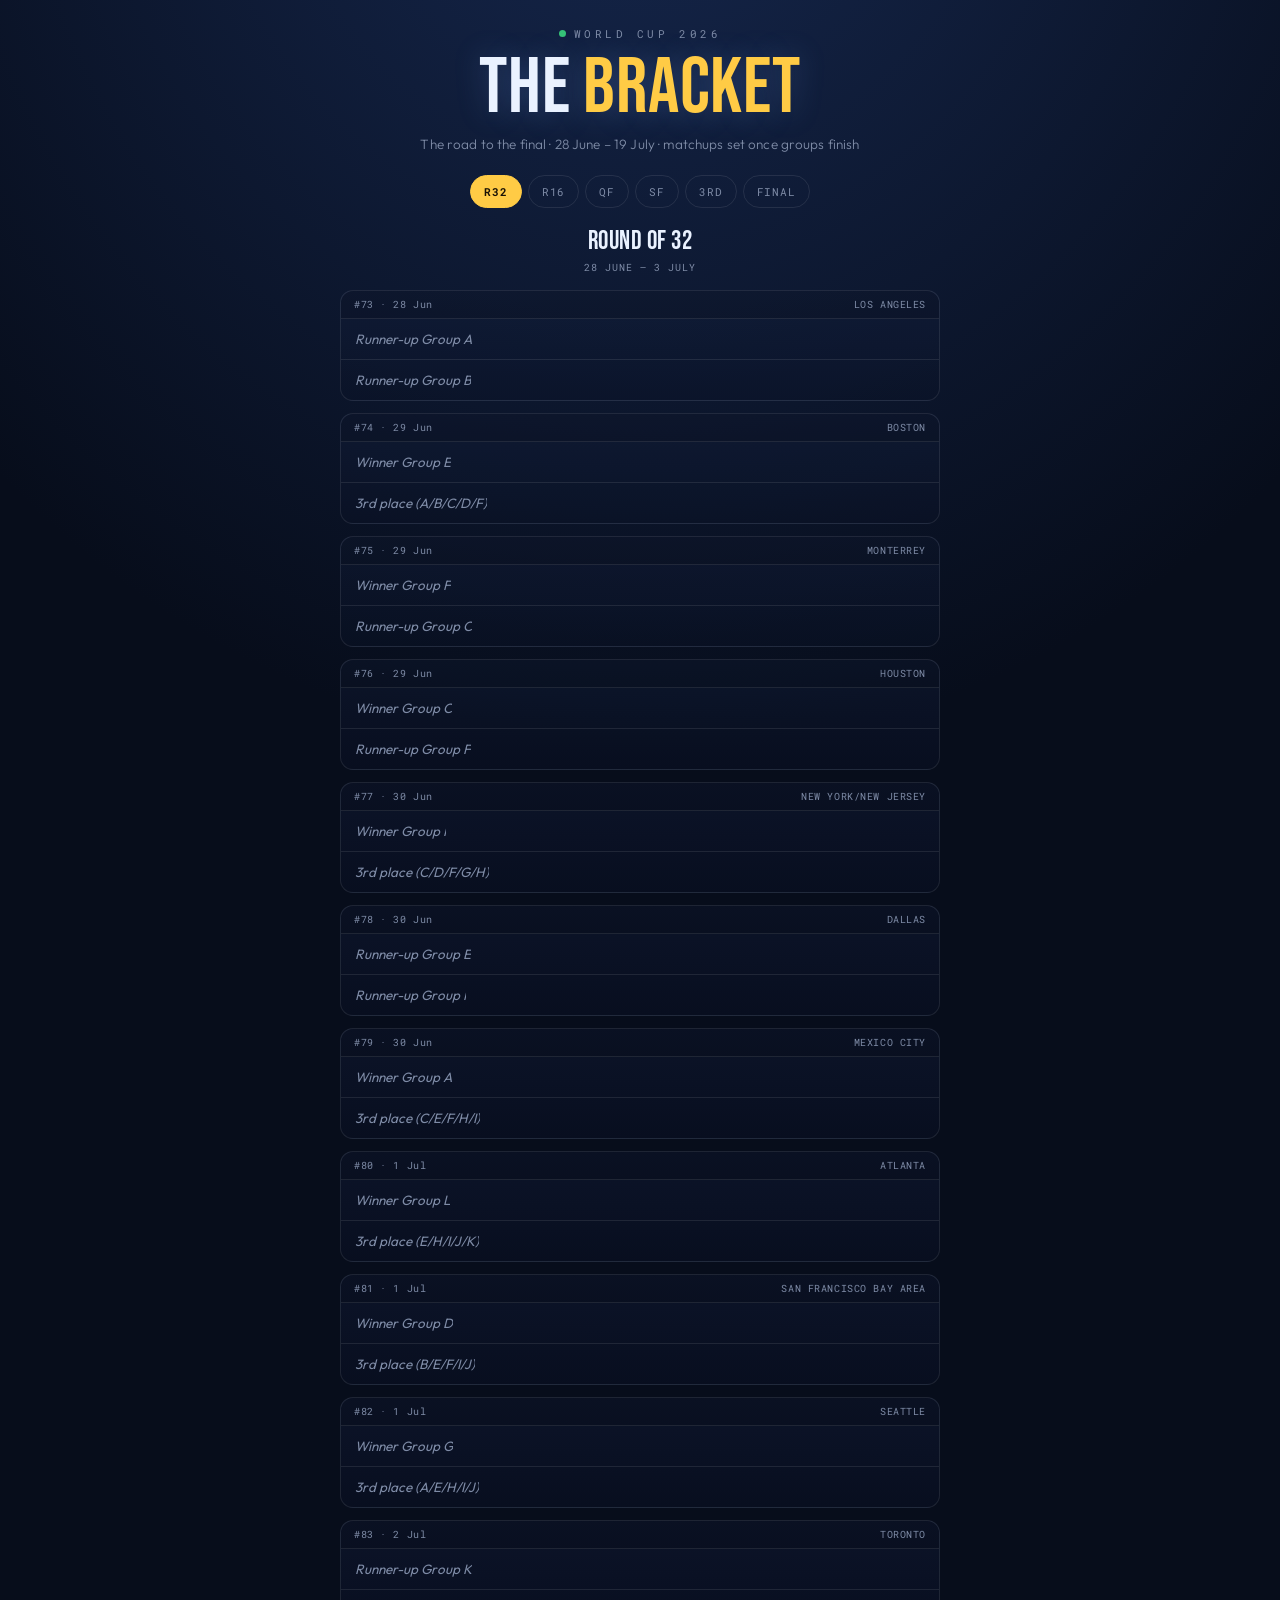
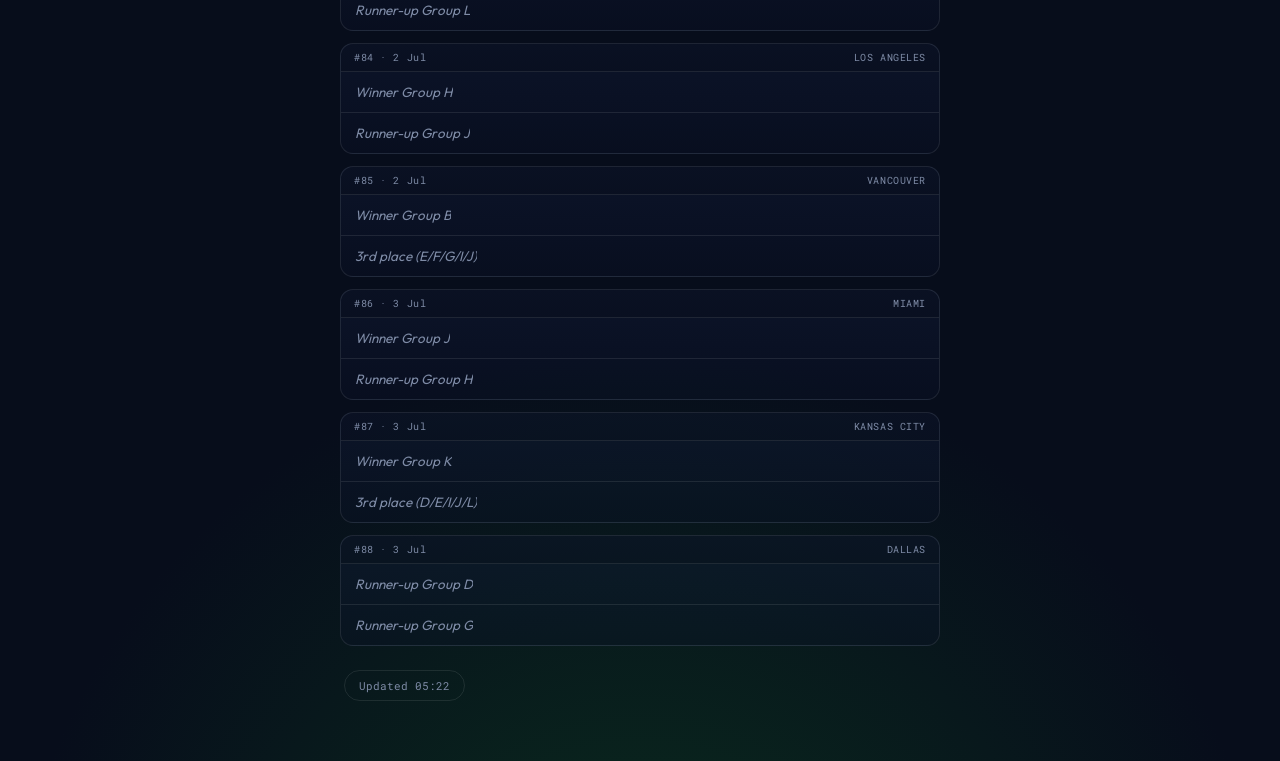
==== bracket.html @ 79454e44 "Add standalone bracket page" ====
<!DOCTYPE html>
<html lang="en-GB">
<head>
<meta charset="UTF-8">
<meta name="viewport" content="width=device-width, initial-scale=1.0">
<title>The Bracket &middot; World Cup 2026 Sweepstake</title>
<style>

  @import url('https://fonts.googleapis.com/css2?family=Bebas+Neue&family=Outfit:wght@300;400;500;600;700&family=Roboto+Mono:wght@400;500;700&display=swap');

  :root{
    --night:#070D1B;
    --night-2:#0E1830;
    --floodlight:#EAF2FF;
    --chalk:#F5F8FF;
    --grass:#1FA463;
    --grass-dim:#15703F;
    --gold:#FFCB45;
    --silver:#C8D4E6;
    --bronze:#E08A4B;
    --line:rgba(255,255,255,.09);
    --muted:#7E8BA6;
    --win:#36C277;
    --loss:#E5604D;
  }
  *{box-sizing:border-box; margin:0; padding:0}
  html{-webkit-text-size-adjust:100%}
  body{
    font-family:'Outfit',system-ui,sans-serif;
    background:
      radial-gradient(120% 70% at 50% -10%, #16284F 0%, rgba(14,24,48,0) 60%),
      radial-gradient(90% 50% at 50% 110%, #0a2e1e 0%, rgba(7,13,27,0) 55%),
      var(--night);
    color:var(--chalk);
    min-height:100vh;
    padding:26px 16px 60px;
    -webkit-font-smoothing:antialiased;
  }
  .wrap{max-width:600px; margin:0 auto}

  /* ---------- Header ---------- */
  .eyebrow{
    display:flex; align-items:center; gap:8px; justify-content:center;
    font-family:'Roboto Mono',monospace; font-size:11px; letter-spacing:.32em;
    text-transform:uppercase; color:var(--muted); margin-bottom:12px;
  }
  .eyebrow .dot{width:7px; height:7px; border-radius:50%; background:var(--win);
    box-shadow:0 0 0 0 rgba(54,194,119,.6); animation:pulse 2.4s infinite}
  @keyframes pulse{
    0%{box-shadow:0 0 0 0 rgba(54,194,119,.55)}
    70%{box-shadow:0 0 0 9px rgba(54,194,119,0)}
    100%{box-shadow:0 0 0 0 rgba(54,194,119,0)}
  }
  h1{
    font-family:'Bebas Neue',sans-serif; font-weight:400;
    font-size:clamp(46px,13vw,78px); line-height:.92; text-align:center;
    letter-spacing:.01em; color:var(--floodlight);
    text-shadow:0 2px 30px rgba(120,170,255,.25);
  }
  h1 .accent{color:var(--gold)}
  .sub{text-align:center; color:var(--muted); font-size:13.5px; margin-top:10px;
    font-weight:300; letter-spacing:.01em}
  .sub b{color:var(--chalk); font-weight:600}

  /* ---------- Podium ---------- */
  .podium{
    display:grid; grid-template-columns:1fr 1.15fr 1fr; gap:10px;
    align-items:end; margin:34px 0 10px;
  }
  .plinth{
    position:relative; border-radius:14px 14px 8px 8px; padding:16px 8px 14px;
    text-align:center; background:linear-gradient(180deg, var(--night-2), #0a1326);
    border:1px solid var(--line); overflow:hidden;
  }
  .plinth::before{content:''; position:absolute; inset:0 0 auto 0; height:3px}
  .p1::before{background:var(--gold)}
  .p2::before{background:var(--silver)}
  .p3::before{background:var(--bronze)}
  .p1{padding-top:24px}
  .medal{font-size:24px; line-height:1; height:28px; display:flex; align-items:center; justify-content:center; font-variant-emoji:emoji}
  .plinth .nm{font-weight:600; font-size:16px; margin-top:8px; letter-spacing:.01em}
  .plinth .pts{font-family:'Bebas Neue',sans-serif; font-size:34px; line-height:1; margin-top:4px}
  .p1 .pts{color:var(--gold)} .p2 .pts{color:var(--silver)} .p3 .pts{color:var(--bronze)}
  .plinth .ptlabel{font-family:'Roboto Mono',monospace; font-size:9px; letter-spacing:.2em;
    text-transform:uppercase; color:var(--muted)}
  .plinth .teams{font-size:18px; margin-top:8px; letter-spacing:1px}
  .bar{height:6px; margin:14px -8px -14px; }
  .p1 .bar{background:linear-gradient(90deg, transparent, var(--gold), transparent)}
  .p2 .bar{background:linear-gradient(90deg, transparent, var(--silver), transparent)}
  .p3 .bar{background:linear-gradient(90deg, transparent, var(--bronze), transparent)}

  /* ---------- Table ---------- */
  .board{
    margin-top:22px; border:1px solid var(--line); border-radius:16px;
    background:linear-gradient(180deg, rgba(20,32,62,.5), rgba(10,18,38,.5));
    overflow:hidden;
  }
  .thead, .row{
    display:grid;
    grid-template-columns:30px 1fr 30px 64px 42px 40px;
    align-items:center; gap:6px; padding:11px 14px;
  }
  .thead{
    font-family:'Roboto Mono',monospace; font-size:9.5px; letter-spacing:.16em;
    text-transform:uppercase; color:var(--muted);
    border-bottom:1px solid var(--line); background:rgba(0,0,0,.18);
  }
  .thead .r-num{text-align:center}
  .row{border-bottom:1px solid var(--line); transition:background .2s}
  .row:last-child{border-bottom:none}
  .row:nth-child(even){background:rgba(255,255,255,.012)}
  .row.top3{background:rgba(255,203,69,.04)}
  .r-num{font-family:'Bebas Neue',sans-serif; font-size:22px; text-align:center;
    color:var(--muted); line-height:1}
  .row.top3 .r-num{color:var(--gold)}
  .r-name{font-weight:600; font-size:15.5px; white-space:nowrap; overflow:hidden; text-overflow:ellipsis}
  .r-name .flags{font-size:13px; color:var(--muted); margin-left:6px; letter-spacing:1px}
  .r-pld{font-family:'Roboto Mono',monospace; font-size:13px; text-align:center; color:var(--muted)}
  .r-wdl{font-family:'Roboto Mono',monospace; font-size:12.5px; text-align:center; letter-spacing:1px}
  .r-wdl .w{color:var(--win)} .r-wdl .l{color:var(--loss)}
  .r-gd{font-family:'Roboto Mono',monospace; font-size:13px; text-align:center; color:var(--muted)}
  .r-gd.pos{color:var(--win)} .r-gd.neg{color:var(--loss)}
  .r-pts{font-family:'Bebas Neue',sans-serif; font-size:26px; text-align:center; line-height:1}
  .thead .r-pts{font-family:'Roboto Mono',monospace; font-size:9.5px}
  .row.top3 .r-pts{color:var(--gold)}

  .empty{padding:50px 24px; text-align:center; color:var(--muted)}
  .empty .big{font-family:'Bebas Neue',sans-serif; font-size:30px; color:var(--chalk); letter-spacing:.02em}
  .empty p{margin-top:8px; font-size:14px; font-weight:300}

  /* ---------- Footer ---------- */
  .foot{display:flex; align-items:center; justify-content:space-between; gap:10px;
    margin-top:18px; padding:0 4px; flex-wrap:wrap}
  .legend{font-family:'Roboto Mono',monospace; font-size:10px; color:var(--muted); letter-spacing:.05em}
  .refresh{display:flex; align-items:center; gap:7px; font-family:'Roboto Mono',monospace;
    font-size:10.5px; color:var(--muted); letter-spacing:.04em}
  .refresh button{
    font-family:'Roboto Mono',monospace; font-size:10.5px; letter-spacing:.08em;
    color:var(--chalk); background:transparent; border:1px solid var(--line);
    border-radius:999px; padding:6px 13px; cursor:pointer; text-transform:uppercase;
    transition:border-color .2s, color .2s;
  }
  .refresh button:hover{border-color:var(--win); color:var(--win)}
  .refresh button:active{transform:scale(.97)}
  .spin{animation:spin 1s linear infinite; display:inline-block}
  @keyframes spin{to{transform:rotate(360deg)}}

  .pending{text-align:center; font-family:'Roboto Mono',monospace; font-size:10.5px;
    color:var(--muted); margin-top:14px; letter-spacing:.03em; opacity:.8}

  @media (max-width:420px){
    .thead, .row{grid-template-columns:26px 1fr 26px 58px 38px 36px; gap:4px; padding:10px 11px}
    .r-name{font-size:14px}
    .plinth .nm{font-size:14px}
    .plinth .teams{font-size:15px}
  }
  @media (prefers-reduced-motion: reduce){ *{animation:none !important; transition:none !important} }

/* ---- bracket-specific ---- */
.tabs{display:flex; gap:6px; flex-wrap:wrap; justify-content:center; margin:22px 0 6px}
.tab{font-family:'Roboto Mono',monospace; font-size:11px; letter-spacing:.08em; text-transform:uppercase;
  padding:8px 13px; border-radius:999px; border:1px solid var(--line); background:transparent;
  color:var(--muted); cursor:pointer; transition:all .15s}
.tab:hover{color:var(--chalk)}
.tab.active{background:var(--gold); color:#1a1205; border-color:var(--gold); font-weight:700}
.tab .n{opacity:.6; margin-left:5px}

.survivors{margin:16px auto 0; max-width:600px; border:1px solid var(--line); border-radius:14px;
  background:linear-gradient(180deg, rgba(20,32,62,.45), rgba(10,18,38,.45)); padding:14px 16px}
.survivors h2{font-family:'Roboto Mono',monospace; font-size:10.5px; letter-spacing:.18em; text-transform:uppercase;
  color:var(--muted); margin-bottom:10px; font-weight:400}
.surv-grid{display:flex; flex-wrap:wrap; gap:7px}
.chip{display:inline-flex; align-items:center; gap:6px; font-size:13px; font-weight:600;
  padding:5px 11px; border-radius:999px; background:rgba(54,194,119,.1); border:1px solid rgba(54,194,119,.25)}
.chip .ct{font-size:12px; letter-spacing:1px}
.chip.out{background:rgba(229,96,77,.07); border-color:rgba(229,96,77,.18); color:var(--muted); opacity:.6}
.surv-empty{font-size:13px; color:var(--muted); font-weight:300}

.round{margin-top:18px}
.round-head{font-family:'Bebas Neue',sans-serif; font-size:26px; letter-spacing:.02em; text-align:center;
  color:var(--floodlight); margin-bottom:4px}
.round-sub{text-align:center; font-family:'Roboto Mono',monospace; font-size:10px; color:var(--muted);
  letter-spacing:.1em; text-transform:uppercase; margin-bottom:16px}

.ties{display:grid; gap:12px; max-width:620px; margin:0 auto}
.tie{border:1px solid var(--line); border-radius:13px; overflow:hidden;
  background:linear-gradient(180deg, rgba(20,32,62,.4), rgba(10,18,38,.4))}
.tie-meta{display:flex; justify-content:space-between; align-items:center; padding:7px 13px;
  font-family:'Roboto Mono',monospace; font-size:9.5px; letter-spacing:.06em; color:var(--muted);
  border-bottom:1px solid var(--line); background:rgba(0,0,0,.15)}
.tie-meta .venue{text-transform:uppercase}
.side{display:grid; grid-template-columns:1fr auto; align-items:center; gap:8px; padding:11px 14px}
.side + .side{border-top:1px solid var(--line)}
.side.win{background:rgba(255,203,69,.06)}
.team{display:flex; align-items:center; gap:9px; min-width:0}
.team .fl{font-size:18px; flex:none}
.team .nm{font-weight:600; font-size:15px; white-space:nowrap; overflow:hidden; text-overflow:ellipsis}
.team .nm.ph{font-weight:400; color:var(--muted); font-style:italic; font-size:13.5px}
.team .own{font-family:'Roboto Mono',monospace; font-size:10px; color:var(--gold); letter-spacing:.04em;
  flex:none; padding:2px 7px; border:1px solid rgba(255,203,69,.25); border-radius:999px}
.side.win .team .nm{color:var(--gold)}
.scr{font-family:'Bebas Neue',sans-serif; font-size:24px; line-height:1; color:var(--muted); flex:none}
.side.win .scr{color:var(--gold)}
.pens{font-family:'Roboto Mono',monospace; font-size:9px; color:var(--muted)}

.foot{display:flex; align-items:center; justify-content:space-between; gap:10px; margin:24px auto 0;
  max-width:620px; padding:0 4px; flex-wrap:wrap}
.backlink{font-family:'Roboto Mono',monospace; font-size:11px; color:var(--muted); text-decoration:none;
  border:1px solid var(--line); border-radius:999px; padding:7px 14px; transition:all .15s}
.backlink:hover{color:var(--win); border-color:var(--win)}
</style>
</head>
<body>
<div class="wrap">
  <div class="eyebrow"><span class="dot"></span> World Cup 2026</div>
  <h1>The <span class="accent">Bracket</span></h1>
  <div class="sub" id="sub">The road to the final &middot; 28 June &ndash; 19 July</div>

  <div class="survivors" id="survivors" style="display:none">
    <h2>Sweepstake survivors &mdash; players with teams still in</h2>
    <div class="surv-grid" id="survGrid"></div>
  </div>

  <div class="tabs" id="tabs"></div>
  <div id="rounds"></div>

  <div class="foot">
    <span class="backlink" id="stamp">&nbsp;</span>
  </div>
</div>

<script>
const KO = [{"num":73,"round":"Round of 32","date":"2026-06-28","time":"12:00 UTC-7","t1":"2A","t2":"2B","ground":"Los Angeles"},{"num":74,"round":"Round of 32","date":"2026-06-29","time":"16:30 UTC-4","t1":"1E","t2":"3A/B/C/D/F","ground":"Boston"},{"num":75,"round":"Round of 32","date":"2026-06-29","time":"19:00 UTC-6","t1":"1F","t2":"2C","ground":"Monterrey"},{"num":76,"round":"Round of 32","date":"2026-06-29","time":"12:00 UTC-5","t1":"1C","t2":"2F","ground":"Houston"},{"num":77,"round":"Round of 32","date":"2026-06-30","time":"17:00 UTC-4","t1":"1I","t2":"3C/D/F/G/H","ground":"New York/New Jersey"},{"num":78,"round":"Round of 32","date":"2026-06-30","time":"12:00 UTC-5","t1":"2E","t2":"2I","ground":"Dallas"},{"num":79,"round":"Round of 32","date":"2026-06-30","time":"19:00 UTC-6","t1":"1A","t2":"3C/E/F/H/I","ground":"Mexico City"},{"num":80,"round":"Round of 32","date":"2026-07-01","time":"12:00 UTC-4","t1":"1L","t2":"3E/H/I/J/K","ground":"Atlanta"},{"num":81,"round":"Round of 32","date":"2026-07-01","time":"17:00 UTC-7","t1":"1D","t2":"3B/E/F/I/J","ground":"San Francisco Bay Area"},{"num":82,"round":"Round of 32","date":"2026-07-01","time":"13:00 UTC-7","t1":"1G","t2":"3A/E/H/I/J","ground":"Seattle"},{"num":83,"round":"Round of 32","date":"2026-07-02","time":"19:00 UTC-4","t1":"2K","t2":"2L","ground":"Toronto"},{"num":84,"round":"Round of 32","date":"2026-07-02","time":"12:00 UTC-7","t1":"1H","t2":"2J","ground":"Los Angeles"},{"num":85,"round":"Round of 32","date":"2026-07-02","time":"20:00 UTC-7","t1":"1B","t2":"3E/F/G/I/J","ground":"Vancouver"},{"num":86,"round":"Round of 32","date":"2026-07-03","time":"18:00 UTC-4","t1":"1J","t2":"2H","ground":"Miami"},{"num":87,"round":"Round of 32","date":"2026-07-03","time":"20:30 UTC-5","t1":"1K","t2":"3D/E/I/J/L","ground":"Kansas City"},{"num":88,"round":"Round of 32","date":"2026-07-03","time":"13:00 UTC-5","t1":"2D","t2":"2G","ground":"Dallas"},{"num":89,"round":"Round of 16","date":"2026-07-04","time":"17:00 UTC-4","t1":"W74","t2":"W77","ground":"Philadelphia"},{"num":90,"round":"Round of 16","date":"2026-07-04","time":"12:00 UTC-5","t1":"W73","t2":"W75","ground":"Houston"},{"num":91,"round":"Round of 16","date":"2026-07-05","time":"16:00 UTC-4","t1":"W76","t2":"W78","ground":"New York/New Jersey"},{"num":92,"round":"Round of 16","date":"2026-07-05","time":"18:00 UTC-6","t1":"W79","t2":"W80","ground":"Mexico City"},{"num":93,"round":"Round of 16","date":"2026-07-06","time":"14:00 UTC-5","t1":"W83","t2":"W84","ground":"Dallas"},{"num":94,"round":"Round of 16","date":"2026-07-06","time":"17:00 UTC-7","t1":"W81","t2":"W82","ground":"Seattle"},{"num":95,"round":"Round of 16","date":"2026-07-07","time":"12:00 UTC-4","t1":"W86","t2":"W88","ground":"Atlanta"},{"num":96,"round":"Round of 16","date":"2026-07-07","time":"13:00 UTC-7","t1":"W85","t2":"W87","ground":"Vancouver"},{"num":97,"round":"Quarter-final","date":"2026-07-09","time":"16:00 UTC-4","t1":"W89","t2":"W90","ground":"Boston"},{"num":98,"round":"Quarter-final","date":"2026-07-10","time":"12:00 UTC-7","t1":"W93","t2":"W94","ground":"Los Angeles"},{"num":99,"round":"Quarter-final","date":"2026-07-11","time":"17:00 UTC-4","t1":"W91","t2":"W92","ground":"Miami"},{"num":100,"round":"Quarter-final","date":"2026-07-11","time":"20:00 UTC-5","t1":"W95","t2":"W96","ground":"Kansas City"},{"num":101,"round":"Semi-final","date":"2026-07-14","time":"14:00 UTC-5","t1":"W97","t2":"W98","ground":"Dallas"},{"num":102,"round":"Semi-final","date":"2026-07-15","time":"15:00 UTC-4","t1":"W99","t2":"W100","ground":"Atlanta"},{"num":103,"round":"Match for third place","date":"2026-07-18","time":"17:00 UTC-4","t1":"L101","t2":"L102","ground":"Miami"},{"num":104,"round":"Final","date":"2026-07-19","time":"15:00 UTC-4","t1":"W101","t2":"W102","ground":"New York/New Jersey"}];
const PLAYERS = [["Ali",["Iran","Japan"]],["Carlotta",["Cape Verde","South Africa"]],["Dan",["Bosnia & Herzegovina","Argentina"]],["Elliot",["Algeria","France"]],["Euan",["Australia","Colombia"]],["George",["Netherlands","Ecuador"]],["Hannah",["Jordan","Germany"]],["Jack",["Curaçao","Saudi Arabia"]],["Jan",["Belgium","Spain"]],["Joseph",["Tunisia","Sweden"]],["Josh",["Uruguay","Iraq"]],["Jonathan",["Ivory Coast","Switzerland"]],["Jenny",["Croatia","Egypt"]],["Kate",["USA","Qatar"]],["Katie",["Paraguay","Morocco"]],["Laura",["Uzbekistan","Czech Republic"]],["Lou",["Mexico","Brazil"]],["Matt",["Ghana","Haiti"]],["Mike",["New Zealand","Scotland"]],["Nick",["England","South Korea"]],["Patrick",["Norway","Senegal"]],["Paul",["Portugal","Turkey"]],["Sophie",["Panama","Austria"]],["Vic",["Canada","DR Congo"]]];
const FLAGS = {"Algeria":"🇩🇿","Argentina":"🇦🇷","Australia":"🇦🇺","Austria":"🇦🇹","Belgium":"🇧🇪","Bosnia & Herzegovina":"🇧🇦","Brazil":"🇧🇷","Canada":"🇨🇦","Cape Verde":"🇨🇻","Colombia":"🇨🇴","Croatia":"🇭🇷","Curaçao":"🇨🇼","Czech Republic":"🇨🇿","DR Congo":"🇨🇩","Ecuador":"🇪🇨","Egypt":"🇪🇬","England":"🏴󠁧󠁢󠁥󠁮󠁧󠁿","France":"🇫🇷","Germany":"🇩🇪","Ghana":"🇬🇭","Haiti":"🇭🇹","Iran":"🇮🇷","Iraq":"🇮🇶","Ivory Coast":"🇨🇮","Japan":"🇯🇵","Jordan":"🇯🇴","Mexico":"🇲🇽","Morocco":"🇲🇦","Netherlands":"🇳🇱","New Zealand":"🇳🇿","Norway":"🇳🇴","Panama":"🇵🇦","Paraguay":"🇵🇾","Portugal":"🇵🇹","Qatar":"🇶🇦","Saudi Arabia":"🇸🇦","Scotland":"🏴󠁧󠁢󠁳󠁣󠁴󠁿","Senegal":"🇸🇳","South Africa":"🇿🇦","South Korea":"🇰🇷","Spain":"🇪🇸","Sweden":"🇸🇪","Switzerland":"🇨🇭","Tunisia":"🇹🇳","Turkey":"🇹🇷","USA":"🇺🇸","Uruguay":"🇺🇾","Uzbekistan":"🇺🇿"};
const TEAM_TO_PLAYER = {};
PLAYERS.forEach(([p, teams]) => teams.forEach(t => TEAM_TO_PLAYER[t] = p));

const DATA_URL = "https://raw.githubusercontent.com/openfootball/worldcup.json/master/2026/worldcup.json";

const ROUNDS = [
  ["Round of 32", "R32", "28 June \u2013 3 July"],
  ["Round of 16", "R16", "4 \u2013 7 July"],
  ["Quarter-final", "QF", "9 \u2013 11 July"],
  ["Semi-final", "SF", "14 \u2013 15 July"],
  ["Match for third place", "3rd", "18 July"],
  ["Final", "Final", "19 July"]
];

const isPlaceholder = t => !t || !FLAGS[t];   // "1A", "W73", "3A/B/C/D/F" etc.
const flag = t => FLAGS[t] || "";

// Map a placeholder slot to a friendly label
function slotLabel(t){
  if(!t) return "TBD";
  if(/^[12][A-L]$/.test(t)) return (t[0]==="1"?"Winner Group ":"Runner-up Group ") + t[1];
  if(/^3/.test(t)) return "3rd place (" + t.slice(1) + ")";
  if(/^W\d+/.test(t)) return "Winner of #" + t.slice(1);
  if(/^L\d+/.test(t)) return "Loser of #" + t.slice(1);
  return t;
}

let MATCHES = {};   // num -> {t1,t2,s}  (s = score array when played)

function ukDate(d){
  if(!d) return "";
  return new Intl.DateTimeFormat("en-GB",{day:"numeric",month:"short"}).format(new Date(d+"T12:00:00Z"));
}

// Resolve W##/L## chains so later rounds show real teams once earlier ones finish
function resolved(team){
  let guard = 0;
  while(/^[WL]\d+/.test(team) && guard++ < 10){
    const num = parseInt(team.slice(1),10);
    const m = MATCHES[num];
    if(!m || !m.s) return team;            // not played yet -> keep placeholder
    const [a,b] = [resolved(m.t1), resolved(m.t2)];
    if(isPlaceholder(a) || isPlaceholder(b)) return team;
    const winA = m.s[0] > m.s[1] || (m.s[0]===m.s[1] && m.s.length>=4 && m.s[2]>m.s[3]);
    team = team[0]==="W" ? (winA ? a : b) : (winA ? b : a);
  }
  return team;
}

function tieEl(k){
  const t1 = resolved(k.t1), t2 = resolved(k.t2);
  const m = MATCHES[k.num];
  const s = m && m.s;
  const winA = s && (s[0] > s[1] || (s[0]===s[1] && s.length>=4 && s[2]>s[3]));
  const winB = s && !winA;
  const pens = s && s.length>=4;

  const side = (team, isWin, gi) => {
    const ph = isPlaceholder(team);
    const own = !ph && TEAM_TO_PLAYER[team] ? '<span class="own">'+TEAM_TO_PLAYER[team]+'</span>' : '';
    const nm = ph ? '<span class="nm ph">'+slotLabel(team)+'</span>'
                  : '<span class="nm">'+flag(team)+'&nbsp; '+team+'</span>';
    const sc = s ? '<span class="scr">'+s[gi]+(pens?'<span class="pens"> ('+s[2+gi]+')</span>':'')+'</span>' : '';
    return '<div class="side'+(isWin?' win':'')+'">'+
             '<div class="team">'+ (own? '' : '') + nm + own + '</div>' + sc +
           '</div>';
  };

  const dateStr = ukDate(k.date);
  return '<div class="tie">'+
    '<div class="tie-meta"><span>#'+k.num+(dateStr?' &middot; '+dateStr:'')+'</span>'+
      '<span class="venue">'+(k.ground||'')+'</span></div>'+
    side(t1, winA, 0) + side(t2, winB, 1) +
  '</div>';
}

function renderRound(roundName){
  const fixtures = KO.filter(k => k.round === roundName).sort((a,b)=>a.num-b.num);
  const meta = ROUNDS.find(r => r[0] === roundName);
  const ties = fixtures.map(tieEl).join("");
  return '<div class="round"><div class="round-head">'+
    (roundName==="Match for third place"?"Third-place play-off":roundName)+
    '</div><div class="round-sub">'+(meta?meta[2]:"")+'</div>'+
    '<div class="ties">'+ties+'</div></div>';
}

function renderSurvivors(){
  // A player is "in" if at least one of their teams appears, resolved, in a round
  // no earlier than the latest round reached, and hasn't lost. Simple heuristic:
  // a team is alive if it has not lost a knockout match it played.
  const eliminated = new Set();
  const aliveTeams = new Set();
  KO.forEach(k => {
    const m = MATCHES[k.num]; if(!m || !m.s) return;
    const a = resolved(k.t1), b = resolved(k.t2);
    if(isPlaceholder(a) || isPlaceholder(b)) return;
    const winA = m.s[0]>m.s[1] || (m.s[0]===m.s[1] && m.s.length>=4 && m.s[2]>m.s[3]);
    eliminated.add(winA ? b : a);
  });
  // teams that have appeared in any resolved knockout slot
  KO.forEach(k => {
    [resolved(k.t1), resolved(k.t2)].forEach(t => { if(!isPlaceholder(t)) aliveTeams.add(t); });
  });
  eliminated.forEach(t => aliveTeams.delete(t));

  if(aliveTeams.size === 0) return false;  // knockouts not started

  const wrap = document.getElementById("survivors");
  const grid = document.getElementById("survGrid");
  const byPlayer = {};
  aliveTeams.forEach(t => { const p = TEAM_TO_PLAYER[t]; if(p){ (byPlayer[p]=byPlayer[p]||[]).push(t); } });
  const names = Object.keys(byPlayer).sort();
  grid.innerHTML = names.map(p =>
    '<span class="chip">'+p+'<span class="ct">'+byPlayer[p].map(flag).join("")+'</span></span>'
  ).join("") || '<span class="surv-empty">No teams have reached the knockouts yet.</span>';
  wrap.style.display = "block";
  return true;
}

function showRound(roundName){
  document.getElementById("rounds").innerHTML = renderRound(roundName);
  document.querySelectorAll(".tab").forEach(t =>
    t.classList.toggle("active", t.dataset.round === roundName));
}

async function loadResults(){
  try{
    const r = await fetch("scores.json", {cache:"no-store"});
    if(r.ok){
      const j = await r.json();
      // scores.json is keyed by team names; knockout matches need team-in-slot resolution,
      // so we also pull the full fixture feed below. scores.json alone can't key by slot.
    }
  }catch(_){}
  try{
    const r = await fetch(DATA_URL, {cache:"no-store"});
    if(!r.ok) throw 0;
    const j = await r.json();
    (j.matches||[]).forEach(m => {
      const num = m.num || (/(third)/i.test(m.round||"")?103:(/final/i.test(m.round||"")&&!/semi/i.test(m.round||"")?104:null));
      if(!num) return;
      let a = typeof m.team1==="object"?m.team1.name:m.team1;
      let b = typeof m.team2==="object"?m.team2.name:m.team2;
      let s;
      const sc = m.score;
      if(sc && (sc.ft||sc.et)){ s=(sc.et||sc.ft).slice(); if(sc.ps) s=s.concat(sc.ps); }
      MATCHES[+num] = {t1:a, t2:b, s};
      // if the feed has resolved real team names into the slot, update KO too
      const ko = KO.find(k=>k.num===+num);
      if(ko){ if(a && FLAGS[a]) ko.t1=a; if(b && FLAGS[b]) ko.t2=b; }
    });
  }catch(_){}
}

async function init(){
  // tabs
  document.getElementById("tabs").innerHTML = ROUNDS.map(([full,short],i) =>
    '<button class="tab" data-round="'+full+'">'+short+'</button>').join("");
  document.querySelectorAll(".tab").forEach(t =>
    t.addEventListener("click", () => showRound(t.dataset.round)));

  await loadResults();
  const started = renderSurvivors();
  document.getElementById("sub").innerHTML = started
    ? "The road to the final &middot; follow your teams"
    : "The road to the final &middot; 28 June &ndash; 19 July &middot; matchups set once groups finish";
  showRound("Round of 32");

  const t = new Intl.DateTimeFormat("en-GB",{hour:"2-digit",minute:"2-digit"}).format(new Date());
  document.getElementById("stamp").textContent = "Updated " + t;
}
init();
</script>
</body>
</html>
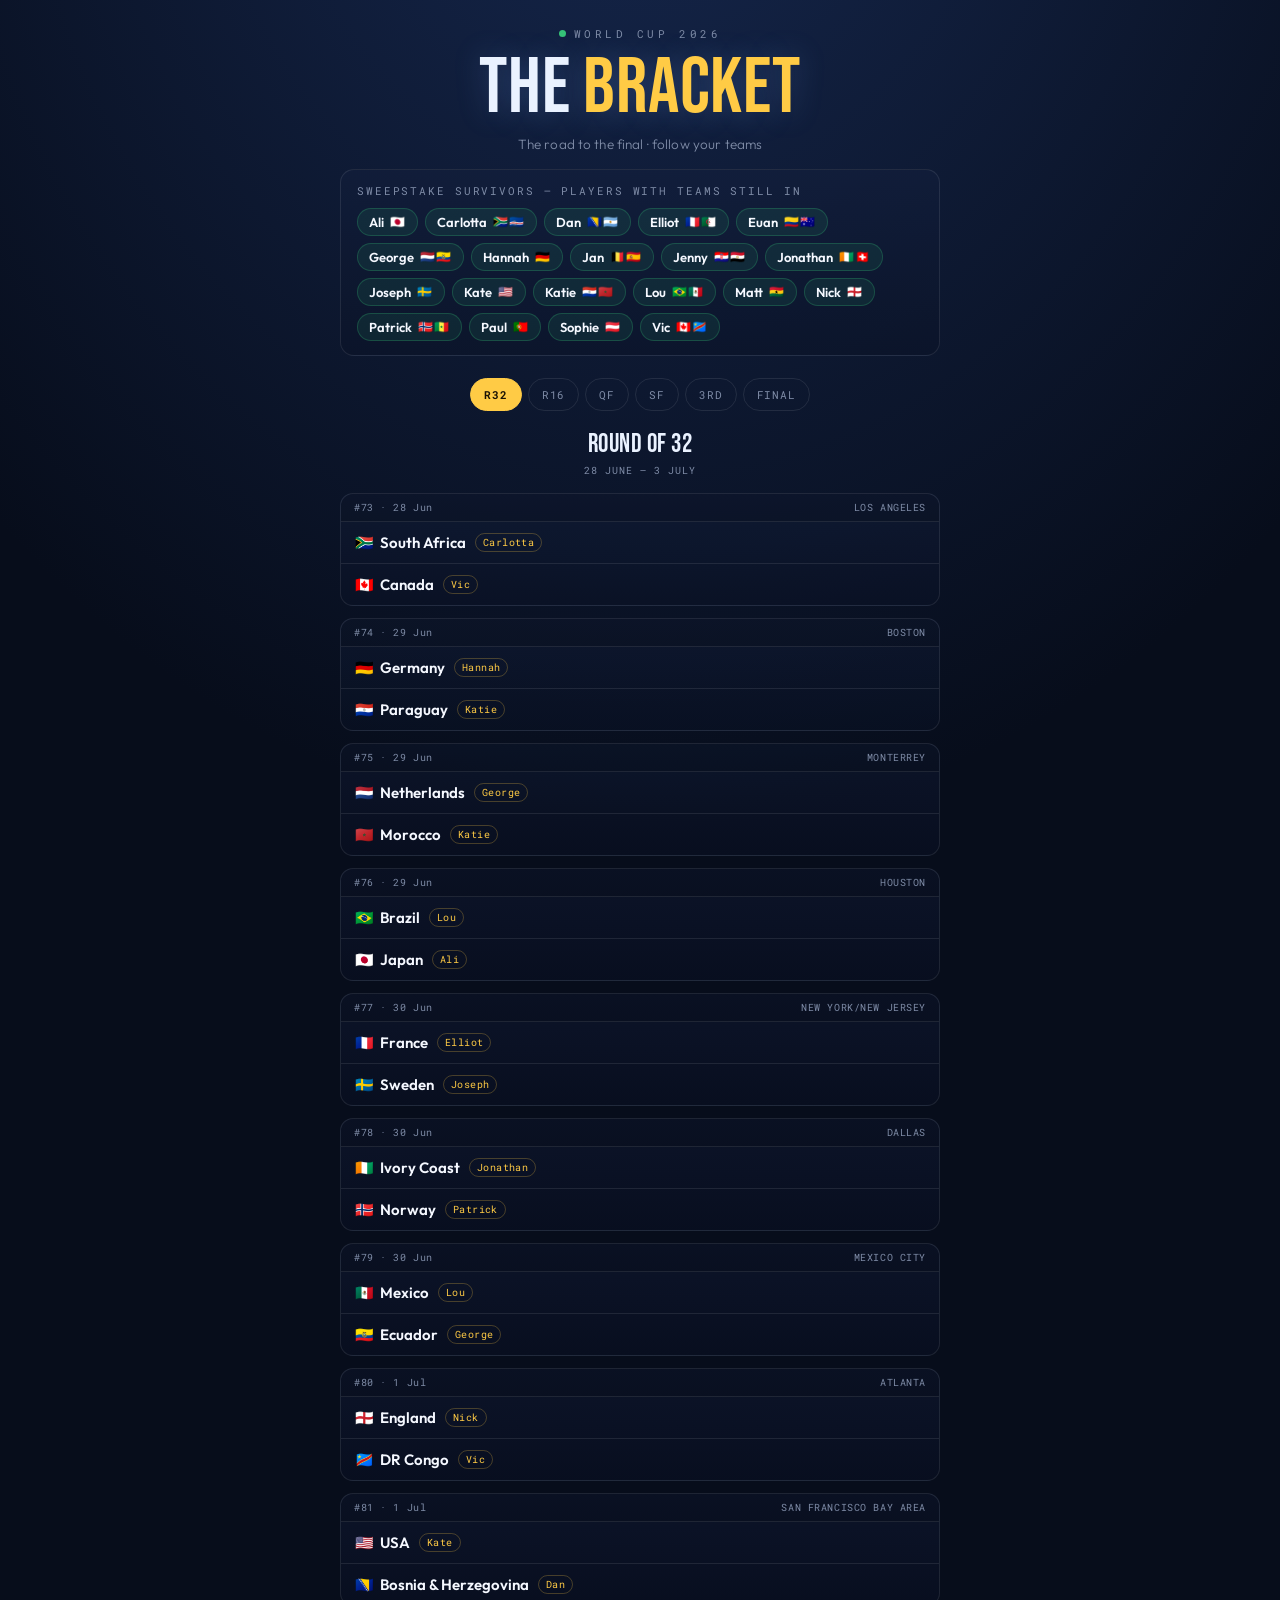
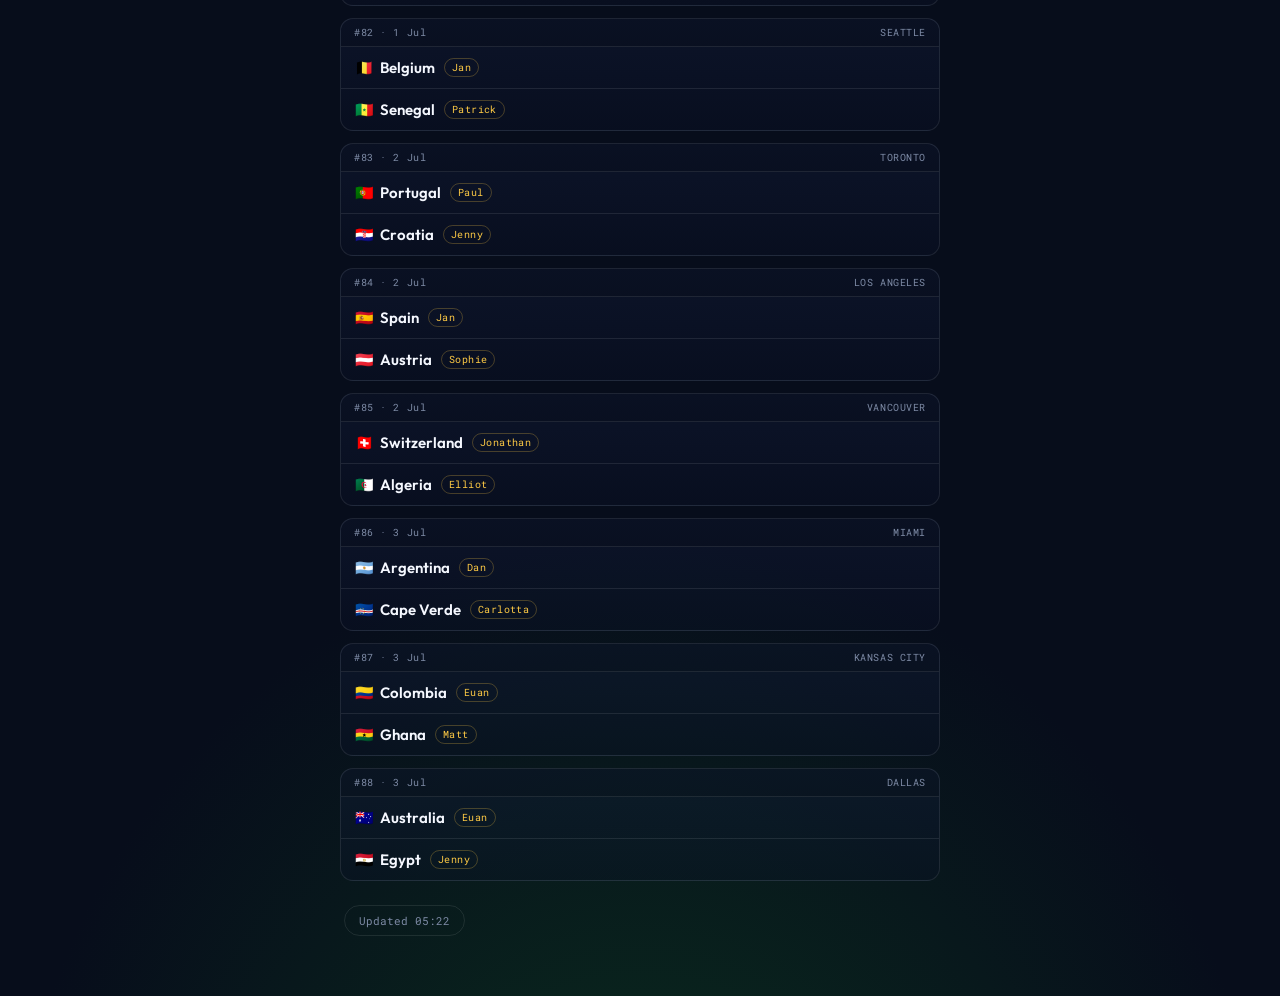
==== commit 6d7da988: "Bracket: resolve R32 from group tables + FIFA Annex C (no longer waits on feed)" ====
--- a/bracket.html
+++ b/bracket.html
@@ -238,6 +238,57 @@
 
 const DATA_URL = "https://raw.githubusercontent.com/openfootball/worldcup.json/master/2026/worldcup.json";
 
+/* ---------- Deterministic Round-of-32 resolution (FIFA Annex C) ----------
+   The bracket is fixed once the groups finish: winner / runner-up slots come straight
+   from the tables, and the eight best-third slots follow FIFA's Annex C allocation
+   (the official 495-combination table). Computed from our own scores.json so it never
+   waits on a lagging fixtures feed. Regs column order is 1A,1B,1D,1E,1G,1I,1K,1L. */
+const GROUPS = {"A":["Mexico","South Africa","South Korea","Czech Republic"],"B":["Canada","Bosnia & Herzegovina","Qatar","Switzerland"],"C":["Brazil","Morocco","Haiti","Scotland"],"D":["USA","Paraguay","Australia","Turkey"],"E":["Germany","Curaçao","Ivory Coast","Ecuador"],"F":["Netherlands","Japan","Sweden","Tunisia"],"G":["Belgium","Egypt","Iran","New Zealand"],"H":["Spain","Cape Verde","Saudi Arabia","Uruguay"],"I":["France","Senegal","Iraq","Norway"],"J":["Argentina","Algeria","Austria","Jordan"],"K":["Portugal","DR Congo","Uzbekistan","Colombia"],"L":["England","Croatia","Ghana","Panama"]};
+const ANNEX_C = {"BDEFIJKL":{A:"E",B:"J",D:"B",E:"D",G:"I",I:"F",K:"L",L:"K"}};  // 2026 combination (Annex C row 67)
+
+function r32FromGroups(scores){
+  const table = {}; const thirds = []; let allComplete = true;
+  Object.keys(GROUPS).forEach(L => {
+    const ts = GROUPS[L];
+    const tbl = {}; ts.forEach(t => tbl[t] = {team:t,P:0,W:0,D:0,L:0,GF:0,GA:0});
+    let played = 0;
+    for(let i=0;i<ts.length;i++) for(let j=i+1;j<ts.length;j++){
+      let s = scores[ts[i]+"|"+ts[j]];
+      if(!s && scores[ts[j]+"|"+ts[i]]){ const r = scores[ts[j]+"|"+ts[i]]; s = [r[1],r[0]]; }
+      if(!s) continue;
+      played++;
+      const A = tbl[ts[i]], B = tbl[ts[j]], ga = s[0], gb = s[1];
+      A.P++; B.P++; A.GF+=ga; A.GA+=gb; B.GF+=gb; B.GA+=ga;
+      if(ga>gb){ A.W++; B.L++; } else if(ga<gb){ B.W++; A.L++; } else { A.D++; B.D++; }
+    }
+    const rows = Object.values(tbl).map(r => ({...r,GD:r.GF-r.GA,Pts:r.W*3+r.D}))
+      .sort((a,b)=>b.Pts-a.Pts||b.GD-a.GD||b.GF-a.GF||a.team.localeCompare(b.team));
+    table[L] = rows.map(r=>r.team);
+    if(played===6) thirds.push({letter:L, rec:rows[2]}); else allComplete = false;
+  });
+  if(!allComplete) return;
+  const combo = thirds.slice()
+    .sort((a,b)=>b.rec.Pts-a.rec.Pts||b.rec.GD-a.rec.GD||b.rec.GF-a.rec.GF||a.letter.localeCompare(b.letter))
+    .slice(0,8).map(x=>x.letter).sort().join("");
+  const thirdMap = ANNEX_C[combo];
+  if(!thirdMap) return;
+  const win = c => table[c[1]] ? table[c[1]][c[0]==="1"?0:1] : null;
+  KO.forEach(k => {
+    if(k.round !== "Round of 32") return;
+    let t1 = k.t1, t2 = k.t2;
+    if(/^[12][A-L]$/.test(k.t1)) t1 = win(k.t1) || k.t1;
+    if(/^[12][A-L]$/.test(k.t2)) t2 = win(k.t2) || k.t2;
+    if(/^3/.test(k.t1) && /^1[A-L]$/.test(k.t2)){ const tg=thirdMap[k.t2[1]]; if(tg&&table[tg]) t1=table[tg][2]; }
+    if(/^3/.test(k.t2) && /^1[A-L]$/.test(k.t1)){ const tg=thirdMap[k.t1[1]]; if(tg&&table[tg]) t2=table[tg][2]; }
+    if(!FLAGS[t1] || !FLAGS[t2]) return;
+    k.t1 = t1; k.t2 = t2;
+    let s = scores[t1+"|"+t2];
+    if(!s && scores[t2+"|"+t1]){ const r = scores[t2+"|"+t1]; s = [r[1],r[0]]; }
+    const prev = MATCHES[k.num];
+    MATCHES[k.num] = {t1, t2, s: s || (prev && prev.s)};
+  });
+}
+
 const ROUNDS = [
   ["Round of 32", "R32", "28 June \u2013 3 July"],
   ["Round of 16", "R16", "4 \u2013 7 July"],
@@ -359,12 +410,12 @@
 }
 
 async function loadResults(){
+  let scoresMap = {};
   try{
     const r = await fetch("scores.json", {cache:"no-store"});
     if(r.ok){
       const j = await r.json();
-      // scores.json is keyed by team names; knockout matches need team-in-slot resolution,
-      // so we also pull the full fixture feed below. scores.json alone can't key by slot.
+      scoresMap = j.scores || {};
     }
   }catch(_){}
   try{
@@ -385,6 +436,9 @@
       if(ko){ if(a && FLAGS[a]) ko.t1=a; if(b && FLAGS[b]) ko.t2=b; }
     });
   }catch(_){}
+  // Deterministic fallback: resolve the Round of 32 from our own complete tables (Annex C).
+  // Runs last so it corrects any slot a lagging feed left unresolved.
+  try{ r32FromGroups(scoresMap); }catch(_){}
 }
 
 async function init(){
